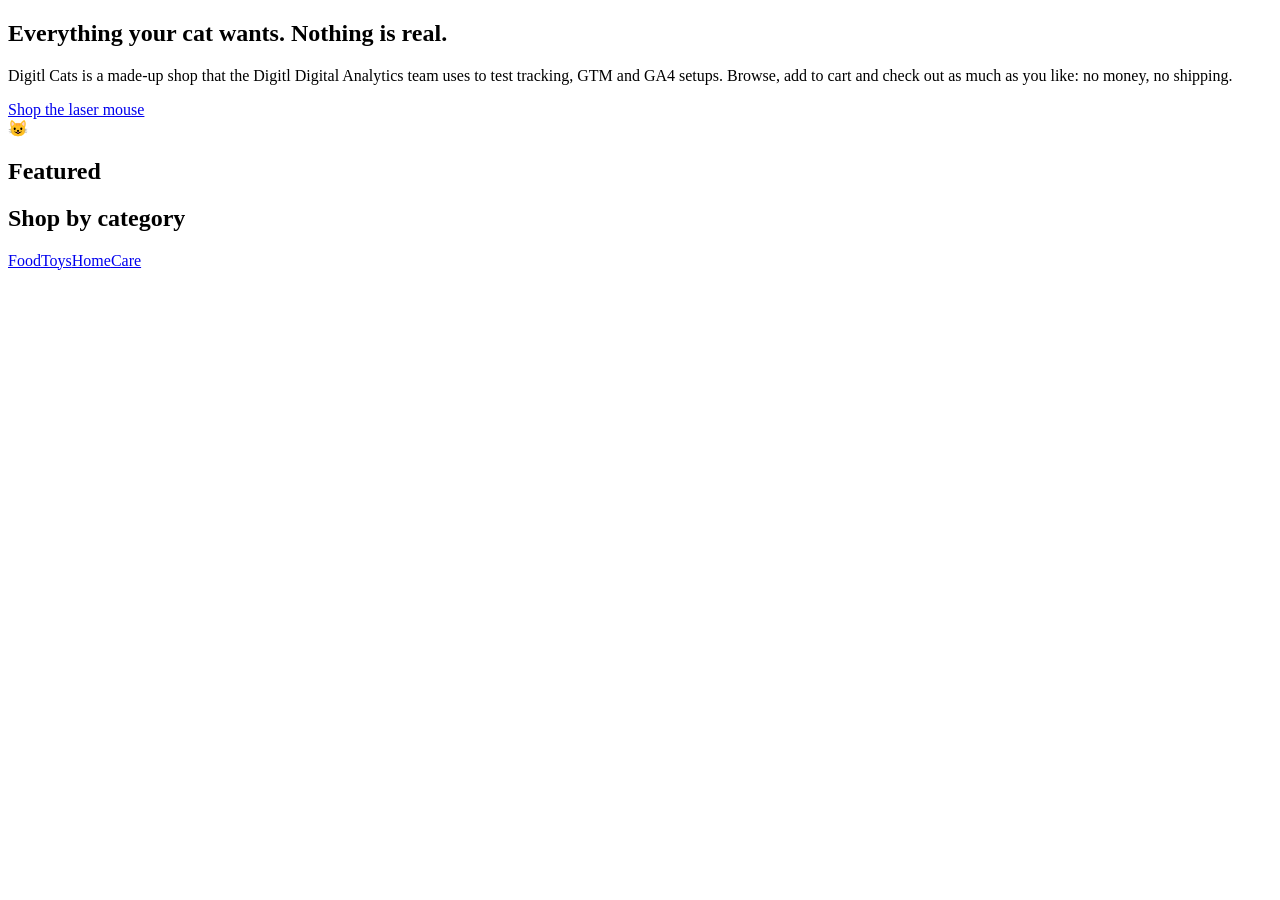
==== index.html @ 1f7983c8 "Add files via upload" ====
<!DOCTYPE html>
<html lang="en">
<head>
<meta charset="utf-8">
<meta name="viewport" content="width=device-width, initial-scale=1">
<meta name="robots" content="noindex, nofollow">
<title>Digitl Cats | Happy cats, test tracking</title>
<script src="assets/config.js"></script>
<script src="assets/head.js" data-page-type="home"></script>
<link rel="stylesheet" href="assets/style.css">
</head>
<body data-page-type="home">
<main class="wrap">
<section class="hero">
  <div><h1>Everything your cat wants. Nothing is real.</h1>
  <p>Digitl Cats is a made-up shop that the Digitl Digital Analytics team uses to test tracking, GTM and GA4 setups. Browse, add to cart and check out as much as you like: no money, no shipping.</p>
  <a class="btn" href="shop.html" data-promo="PROMO-LASER" data-promo-name="Laser Mouse launch">Shop the laser mouse</a></div>
  <div class="big-emoji">😺</div>
</section>
<h2>Featured</h2>
<div class="grid" id="featured"></div>
<h2>Shop by category</h2>
<div class="filters"><a href="shop.html?category=Food" data-nav="home_category">Food</a><a href="shop.html?category=Toys" data-nav="home_category">Toys</a><a href="shop.html?category=Home" data-nav="home_category">Home</a><a href="shop.html?category=Care" data-nav="home_category">Care</a></div>
</main>
<script src="assets/catalog.js"></script>
<script src="assets/site.js"></script>
</body>
</html>
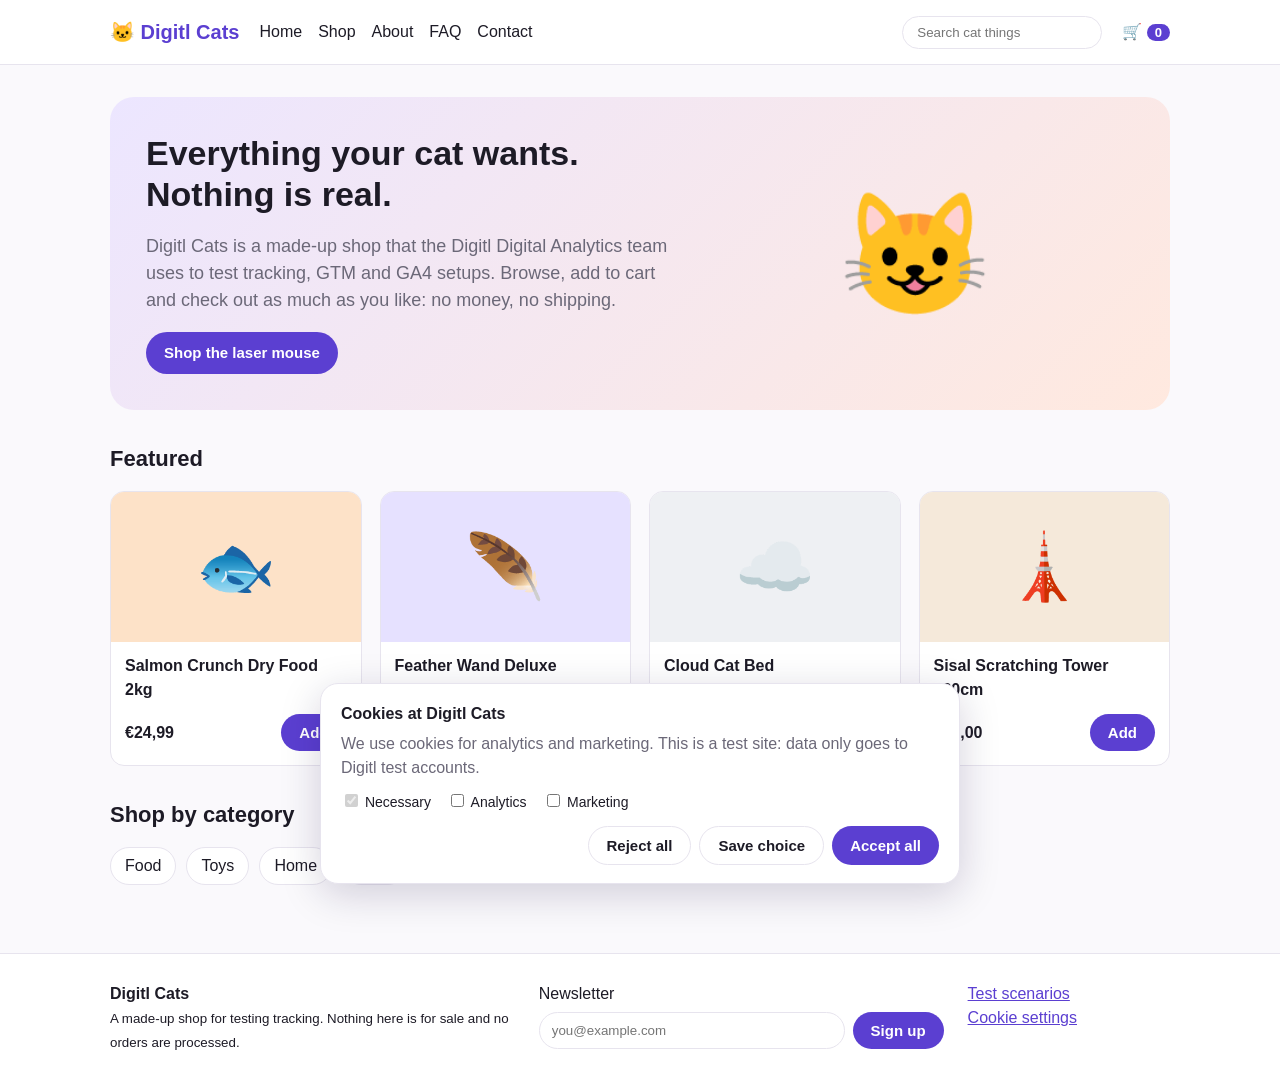
==== commit a6af0e53: "Update index.html" ====
--- a/index.html
+++ b/index.html
@@ -11,8 +11,8 @@
 </head>
 <body data-page-type="home">
 <main class="wrap">
-<section class="hero">
-  <div><h1>Everything your cat wants. Nothing is real.</h1>
+<section class="hero" id="promo-hero">
+  <div><h1 id="hero-title">Everything your cat wants. Nothing is real.</h1>
   <p>Digitl Cats is a made-up shop that the Digitl Digital Analytics team uses to test tracking, GTM and GA4 setups. Browse, add to cart and check out as much as you like: no money, no shipping.</p>
   <a class="btn" href="shop.html" data-promo="PROMO-LASER" data-promo-name="Laser Mouse launch">Shop the laser mouse</a></div>
   <div class="big-emoji">😺</div>
--- a/assets/style.css
+++ b/assets/style.css
@@ -0,0 +1,76 @@
+:root { --ink:#1d1b26; --muted:#6b6878; --line:#e7e4ee; --bg:#faf9fc; --brand:#5b3fd1; --brand-2:#ff8a5b; --ok:#1f8a5b; --r:14px; }
+* { box-sizing: border-box; }
+body { margin:0; font-family: -apple-system, "Segoe UI", Inter, Roboto, sans-serif; color:var(--ink); background:var(--bg); line-height:1.5; }
+a { color:var(--brand); }
+.wrap { max-width:1100px; margin:0 auto; padding:0 20px; }
+.scenario-bar { background:#fff3cd; color:#5c4400; text-align:center; font-size:14px; padding:6px; }
+.site-header { background:#fff; border-bottom:1px solid var(--line); position:sticky; top:0; z-index:5; }
+.header-row { display:flex; align-items:center; gap:20px; height:64px; }
+.logo { font-weight:800; font-size:20px; text-decoration:none; color:var(--ink); white-space:nowrap; }
+.logo span { color:var(--brand); }
+.main-nav { display:flex; gap:16px; }
+.main-nav a { color:var(--ink); text-decoration:none; font-weight:500; }
+.main-nav a:hover { color:var(--brand); }
+.search { margin-left:auto; }
+.search input { border:1px solid var(--line); border-radius:999px; padding:8px 14px; width:200px; }
+.cart-link { text-decoration:none; font-weight:600; color:var(--ink); }
+.cart-count { background:var(--brand); color:#fff; border-radius:999px; padding:1px 8px; font-size:13px; }
+main.wrap { padding:32px 20px 48px; }
+h1 { font-size:34px; line-height:1.2; margin:0 0 12px; }
+h2 { font-size:22px; margin:32px 0 16px; }
+.hero { display:grid; grid-template-columns:1.2fr 1fr; gap:24px; align-items:center; background:linear-gradient(135deg,#ece6ff,#ffe9df); border-radius:24px; padding:36px; }
+.hero .big-emoji { font-size:120px; text-align:center; }
+.hero p { color:var(--muted); font-size:18px; }
+.btn, button { background:var(--brand); color:#fff; border:0; border-radius:999px; padding:10px 18px; font-weight:600; cursor:pointer; text-decoration:none; display:inline-block; font-size:15px; }
+button.ghost { background:#fff; color:var(--ink); border:1px solid var(--line); }
+button:disabled { opacity:.5; cursor:default; }
+.grid { display:grid; grid-template-columns:repeat(auto-fill,minmax(220px,1fr)); gap:18px; }
+.card { background:#fff; border:1px solid var(--line); border-radius:var(--r); overflow:hidden; display:flex; flex-direction:column; }
+.card-link { text-decoration:none; color:inherit; }
+.card h3 { font-size:16px; margin:12px 14px 0; }
+.thumb { height:150px; display:flex; align-items:center; justify-content:center; font-size:64px; }
+.thumb.big { height:320px; font-size:140px; border-radius:var(--r); }
+.card-foot { display:flex; justify-content:space-between; align-items:center; padding:12px 14px 14px; margin-top:auto; }
+.price { font-weight:700; }
+.price.big { font-size:26px; }
+.filters { display:flex; gap:10px; flex-wrap:wrap; margin-bottom:20px; }
+.filters a { border:1px solid var(--line); border-radius:999px; padding:6px 14px; text-decoration:none; color:var(--ink); background:#fff; }
+.filters a.active { background:var(--ink); color:#fff; }
+.pdp { display:grid; grid-template-columns:1fr 1fr; gap:32px; }
+.crumb { color:var(--muted); font-size:14px; }
+.qty input { width:64px; padding:8px; border:1px solid var(--line); border-radius:8px; }
+.lines { width:100%; border-collapse:collapse; background:#fff; border-radius:var(--r); overflow:hidden; }
+.lines th, .lines td { padding:12px; border-bottom:1px solid var(--line); text-align:left; }
+.total { font-size:18px; text-align:right; }
+.checkout { display:grid; grid-template-columns:1.4fr 1fr; gap:28px; }
+fieldset { border:1px solid var(--line); border-radius:var(--r); background:#fff; padding:16px 18px; margin:0 0 16px; }
+legend { font-weight:700; padding:0 6px; }
+.field { display:block; margin:8px 0; }
+.field input, .field select, .field textarea { width:100%; padding:9px 10px; border:1px solid var(--line); border-radius:8px; font:inherit; }
+.sum { background:#fff; border:1px solid var(--line); border-radius:var(--r); padding:16px 18px; height:max-content; }
+.sum-line { display:flex; justify-content:space-between; padding:6px 0; border-bottom:1px dashed var(--line); }
+.sum-line.total { font-weight:700; border:0; }
+details.faq { background:#fff; border:1px solid var(--line); border-radius:var(--r); padding:14px 18px; margin-bottom:10px; }
+details.faq summary { font-weight:600; cursor:pointer; }
+.note { background:#eef7f2; border:1px solid #cfe9db; border-radius:var(--r); padding:14px 18px; }
+table.scen { width:100%; border-collapse:collapse; background:#fff; }
+table.scen td, table.scen th { border-bottom:1px solid var(--line); padding:10px; text-align:left; vertical-align:top; }
+code { background:#f1eef8; padding:1px 5px; border-radius:5px; }
+.site-footer { border-top:1px solid var(--line); background:#fff; padding:28px 0; }
+.footer-row { display:grid; grid-template-columns:2fr 2fr 1fr; gap:24px; }
+.newsletter div { display:flex; gap:8px; margin-top:6px; }
+.newsletter input { flex:1; padding:8px 12px; border:1px solid var(--line); border-radius:999px; }
+.consent { position:fixed; inset:auto 0 0 0; z-index:20; display:flex; justify-content:center; padding:16px; pointer-events:none; }
+.consent-box { pointer-events:auto; }
+.consent[hidden] { display:none; }
+.consent-box { background:#fff; border:1px solid var(--line); box-shadow:0 10px 40px rgba(20,10,60,.18); border-radius:18px; padding:18px 20px; max-width:640px; }
+.consent-box p { margin:6px 0 10px; color:var(--muted); }
+.consent-box label { margin-right:12px; font-size:14px; }
+.consent-actions { display:flex; gap:8px; justify-content:flex-end; margin-top:12px; flex-wrap:wrap; }
+.toast { position:fixed; top:80px; right:20px; background:var(--ink); color:#fff; padding:10px 16px; border-radius:10px; opacity:0; transition:opacity .2s; pointer-events:none; z-index:30; }
+.toast.show { opacity:1; }
+@media (max-width: 760px) {
+  .main-nav, .search { display:none; }
+  .hero, .pdp, .checkout, .footer-row { grid-template-columns:1fr; }
+  .hero .big-emoji { font-size:80px; }
+}
